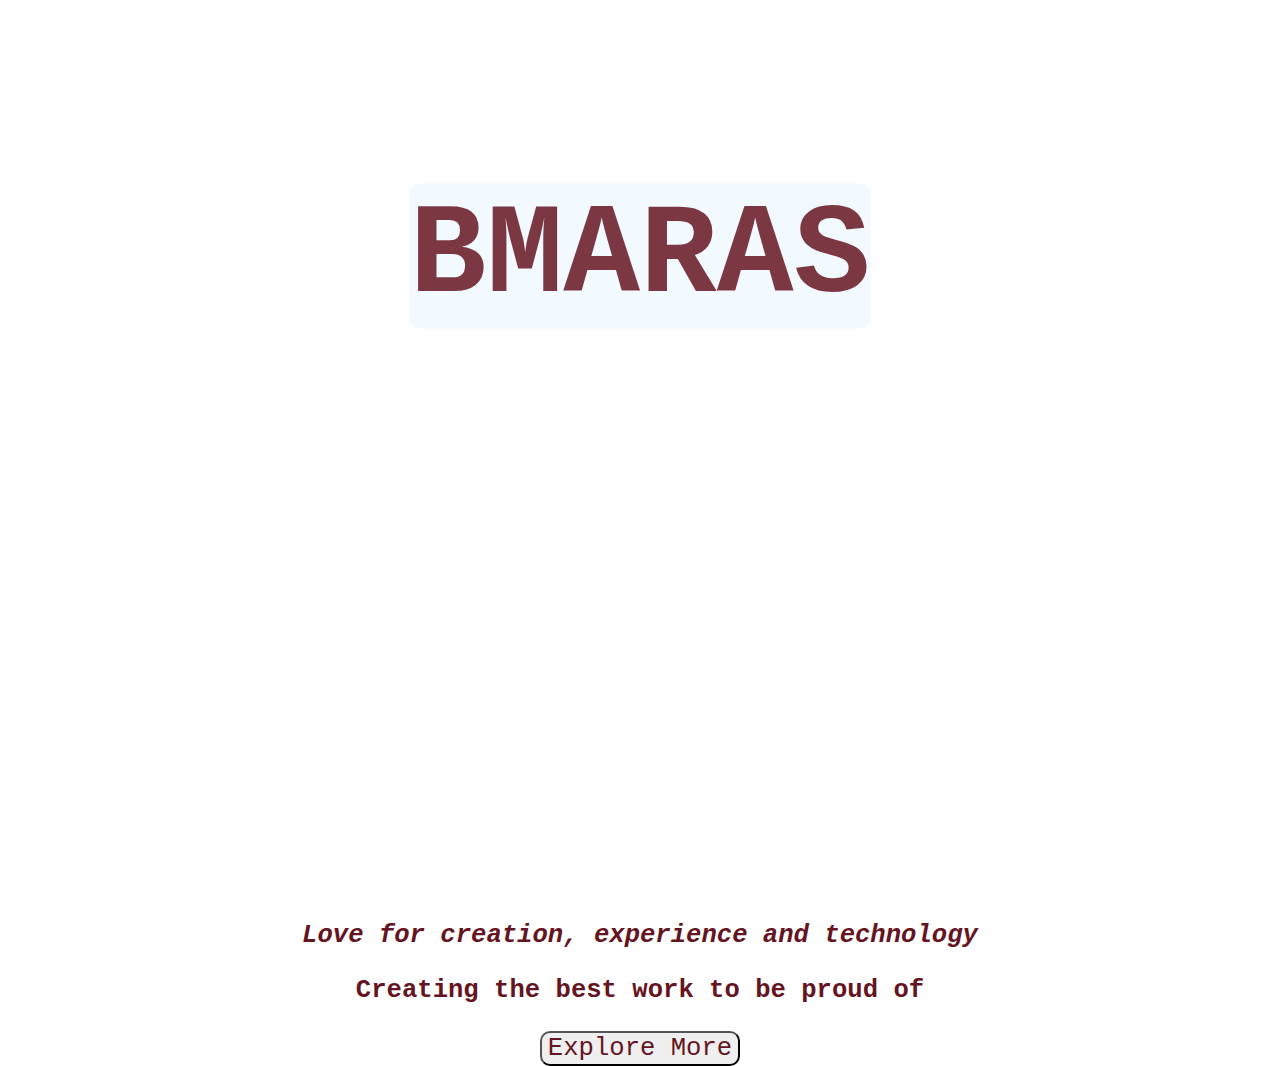
==== index.html @ dc841192 "initial commit" ====
<!DOCTYPE html>
<html lang="en">
  <head>
    <meta charset="UTF-8" />
    <meta http-equiv="X-UA-Compatible" content="IE=edge" />
    <meta name="viewport" content="width=device-width, initial-scale=1.0" />
    <title>BMARAS</title>
    <link rel="preconnect" href="https://fonts.googleapis.com" />
    <link rel="preconnect" href="https://fonts.gstatic.com" crossorigin />
    <link
      href="https://fonts.googleapis.com/css2?family=Nabla&display=swap"
      rel="stylesheet"
    />
    <link rel="stylesheet" href="Styles/main.css" />
  </head>
  <body>
    <header>
      <b><h1 style="font-size: 10vw">BMARAS</h1></b>
    </header>

    <h2 style="font-size: 2vw">
      <i>Love for creation, experience and technology</i>
    </h2>
    <h3 style="font-size: 2vw">Creating the best work to be proud of</h3>

    <a href="Info.html" target="blank"
      ><button style="font-size: 2vw">Explore More</button></a
    >

    <footer class="footer"></footer>
  </body>
</html>
---- Styles/main.css ----
/*Layout css */
body {
  font-size: 30px;
  margin: 0;
  font-family: "Courier New", Courier, monospace;
  color: rgb(101, 21, 34);
  text-align: center;
}

header {
  display: flex;
  justify-content: center;
  background-image: url(https://images.pexels.com/photos/2395249/pexels-photo-2395249.jpeg?auto=compress&cs=tinysrgb&w=1260&h=750&dpr=2);
  background-size: cover;
  height: 100vh;
  background-attachment: fixed;
  background-size: cover;
  background-position: center;
  position: relative;
}

button {
  font-size: 30px;

  font-family: "Courier New", Courier, monospace;
  color: rgb(101, 21, 34);
  text-align: center;
  border-radius: 10px;
  text-decoration: none;
  transition-duration: 0.4s;
  cursor: pointer;
}

/*typography css */
h1 {
  font-size: 150px;
  justify-content: center;
  display: flex;
  align-items: center;
  font-family: "Courier New", Courier, monospace;
  background-color: aliceblue;
  opacity: 85%;
  text-align: center;
  margin-top: 2em;
  border-radius: 10px;
  position: absolute;

  left: 50%;
  transform: translate(-50%, -50%);
}

h2 {
  font-size: 30px;
  font-family: "Courier New", Courier, monospace;
  color: rgb(101, 21, 34);
  text-align: center;
}

h3 {
  font-size: 30px;

  font-family: "Courier New", Courier, monospace;
  color: rgb(101, 21, 34);
  text-align: center;
}
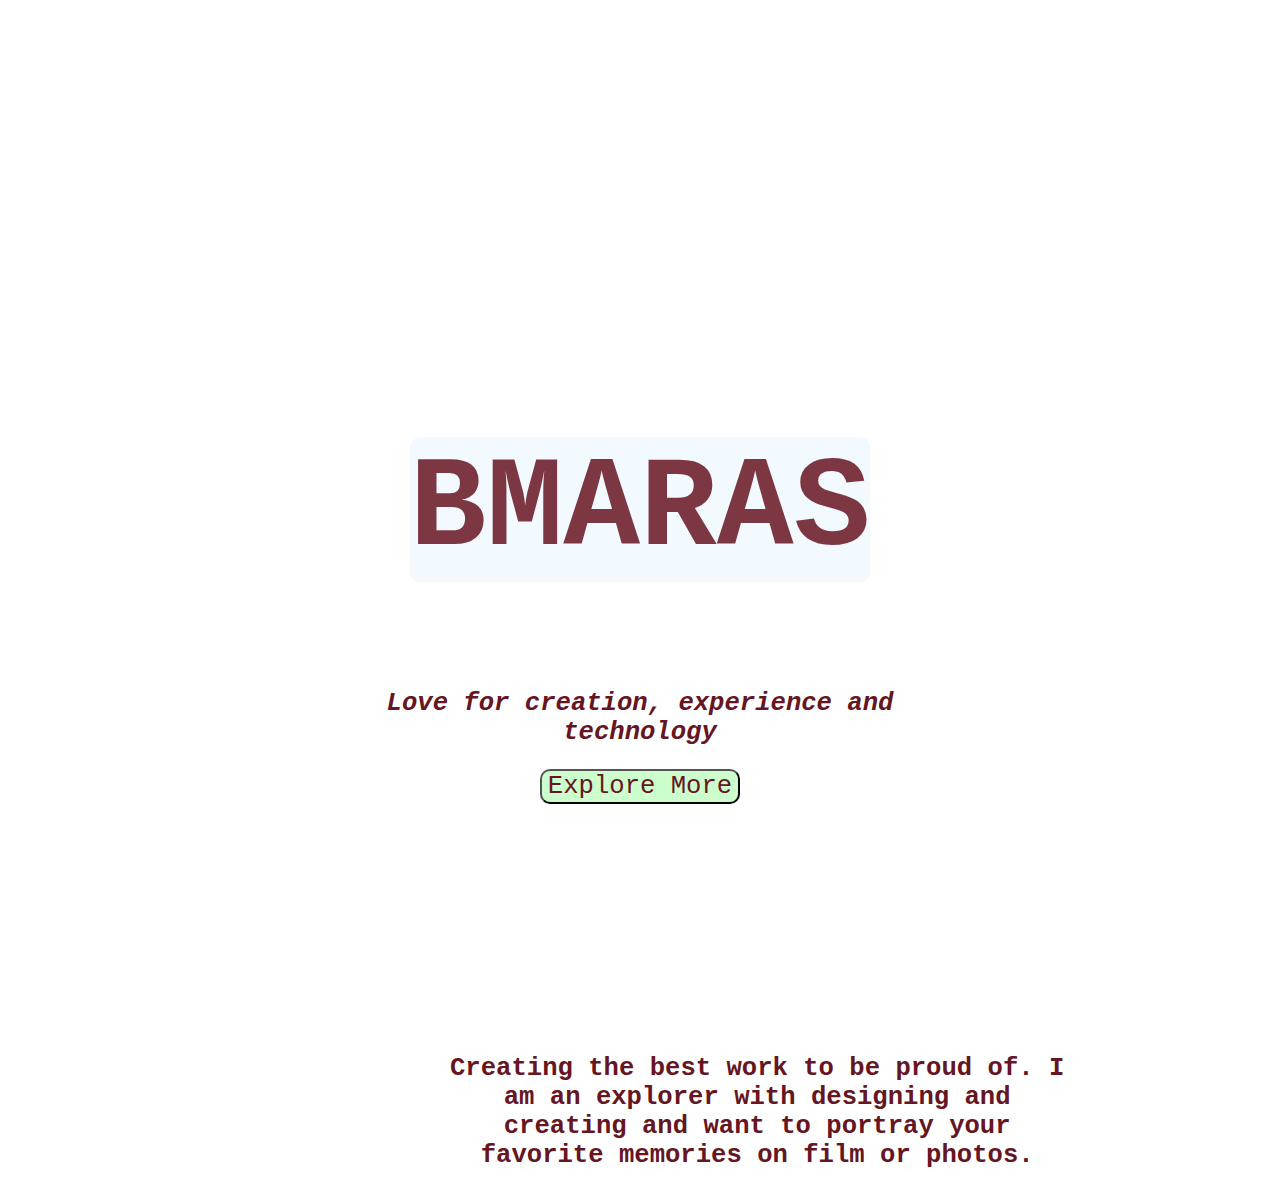
==== commit 52cf2a58: "2nd init. fixing bugs" ====
--- a/index.html
+++ b/index.html
@@ -16,16 +16,18 @@
   <body>
     <header>
       <b><h1 style="font-size: 10vw">BMARAS</h1></b>
+      <h2 style="font-size: 2vw">
+        <i>Love for creation, experience and technology</i>
+      </h2>
+      <a href="Info.html" target="blank"
+        ><button style="font-size: 2vw">Explore More</button></a
+      >
     </header>
 
-    <h2 style="font-size: 2vw">
-      <i>Love for creation, experience and technology</i>
-    </h2>
-    <h3 style="font-size: 2vw">Creating the best work to be proud of</h3>
-
-    <a href="Info.html" target="blank"
-      ><button style="font-size: 2vw">Explore More</button></a
-    >
+    <h3 style="font-size: 2vw">
+      Creating the best work to be proud of. I am an explorer with designing and
+      creating and want to portray your favorite memories on film or photos.
+    </h3>
 
     <footer class="footer"></footer>
   </body>
--- a/Styles/main.css
+++ b/Styles/main.css
@@ -3,16 +3,22 @@
   font-size: 30px;
   margin: 0;
   font-family: "Courier New", Courier, monospace;
-  color: rgb(101, 21, 34);
+  color: hsl(350, 66%, 24%);
   text-align: center;
+}
+
+body.text {
+  max-width: 40ch;
 }
 
 header {
   display: flex;
+  align-items: center;
+  flex-direction: column;
   justify-content: center;
   background-image: url(https://images.pexels.com/photos/2395249/pexels-photo-2395249.jpeg?auto=compress&cs=tinysrgb&w=1260&h=750&dpr=2);
   background-size: cover;
-  height: 100vh;
+  height: 60vh;
   background-attachment: fixed;
   background-size: cover;
   background-position: center;
@@ -20,46 +26,56 @@
 }
 
 button {
-  font-size: 30px;
-
+  font-size: 20px;
   font-family: "Courier New", Courier, monospace;
-  color: rgb(101, 21, 34);
+  color: hsl(350, 66%, 24%);
+  background-color: hsla(120, 94%, 88%, 0.87);
   text-align: center;
   border-radius: 10px;
   text-decoration: none;
-  transition-duration: 0.4s;
   cursor: pointer;
+}
+
+button:hover {
+  background-color: hsl(351, 100%, 93%);
+  color: rgb(101, 21, 34);
+  transition: 0.3s;
 }
 
 /*typography css */
 h1 {
   font-size: 150px;
-  justify-content: center;
-  display: flex;
-  align-items: center;
+
   font-family: "Courier New", Courier, monospace;
-  background-color: aliceblue;
+  background-color: hsl(208, 100%, 97%);
   opacity: 85%;
   text-align: center;
-  margin-top: 2em;
+
   border-radius: 10px;
-  position: absolute;
-
-  left: 50%;
-  transform: translate(-50%, -50%);
 }
 
 h2 {
   font-size: 30px;
   font-family: "Courier New", Courier, monospace;
-  color: rgb(101, 21, 34);
+  color: hsl(350, 66%, 24%);
   text-align: center;
+  max-width: 40ch;
 }
 
 h3 {
   font-size: 30px;
+  font-family: "Courier New", Courier, monospace;
+  color: hsl(350, 66%, 24%);
+  text-align: center;
+  max-width: 40ch;
+  justify-content: center;
+  margin-left: 50vh;
+}
 
-  font-family: "Courier New", Courier, monospace;
-  color: rgb(101, 21, 34);
-  text-align: center;
+@media screen and (min-width: 600px) {
+  header {
+    height: 100vh;
+    transition-duration: 0.3s;
+    padding-top: 10%;
+  }
 }
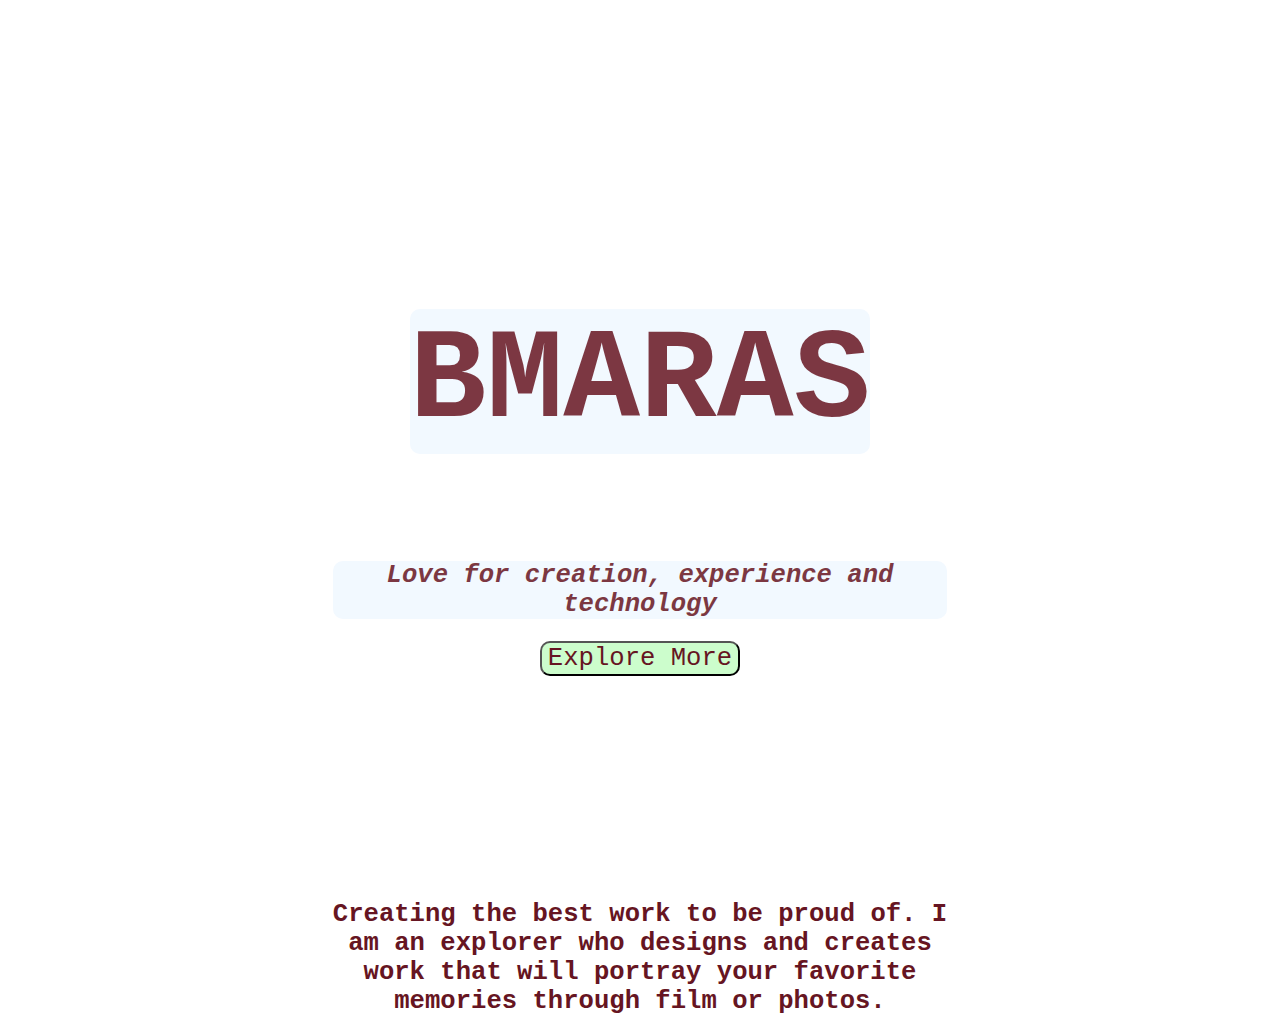
==== commit 0f9bc685: "fixing the borders and creating an easier read progress" ====
--- a/index.html
+++ b/index.html
@@ -25,8 +25,9 @@
     </header>
 
     <h3 style="font-size: 2vw">
-      Creating the best work to be proud of. I am an explorer with designing and
-      creating and want to portray your favorite memories on film or photos.
+      Creating the best work to be proud of. I am an explorer who designs and
+      creates work that will portray your favorite memories through film or
+      photos.
     </h3>
 
     <footer class="footer"></footer>
--- a/Styles/main.css
+++ b/Styles/main.css
@@ -1,14 +1,10 @@
-/*Layout css */
+/*Layout.css */
 body {
   font-size: 30px;
   margin: 0;
   font-family: "Courier New", Courier, monospace;
   color: hsl(350, 66%, 24%);
   text-align: center;
-}
-
-body.text {
-  max-width: 40ch;
 }
 
 header {
@@ -18,7 +14,7 @@
   justify-content: center;
   background-image: url(https://images.pexels.com/photos/2395249/pexels-photo-2395249.jpeg?auto=compress&cs=tinysrgb&w=1260&h=750&dpr=2);
   background-size: cover;
-  height: 60vh;
+  height: 50vh;
   background-attachment: fixed;
   background-size: cover;
   background-position: center;
@@ -36,46 +32,43 @@
   cursor: pointer;
 }
 
+/*animation.css*/
+
 button:hover {
   background-color: hsl(351, 100%, 93%);
   color: rgb(101, 21, 34);
   transition: 0.3s;
 }
 
-/*typography css */
+/*typography.css */
 h1 {
   font-size: 150px;
-
-  font-family: "Courier New", Courier, monospace;
   background-color: hsl(208, 100%, 97%);
   opacity: 85%;
   text-align: center;
-
   border-radius: 10px;
 }
 
 h2 {
   font-size: 30px;
-  font-family: "Courier New", Courier, monospace;
-  color: hsl(350, 66%, 24%);
   text-align: center;
   max-width: 40ch;
+  background-color: hsl(208, 100%, 97%);
+  opacity: 85%;
+  border-radius: 10px;
 }
 
 h3 {
   font-size: 30px;
-  font-family: "Courier New", Courier, monospace;
-  color: hsl(350, 66%, 24%);
   text-align: center;
   max-width: 40ch;
-  justify-content: center;
-  margin-left: 50vh;
+  margin: auto;
 }
 
+/*interactive.css*/
 @media screen and (min-width: 600px) {
   header {
     height: 100vh;
     transition-duration: 0.3s;
-    padding-top: 10%;
   }
 }
